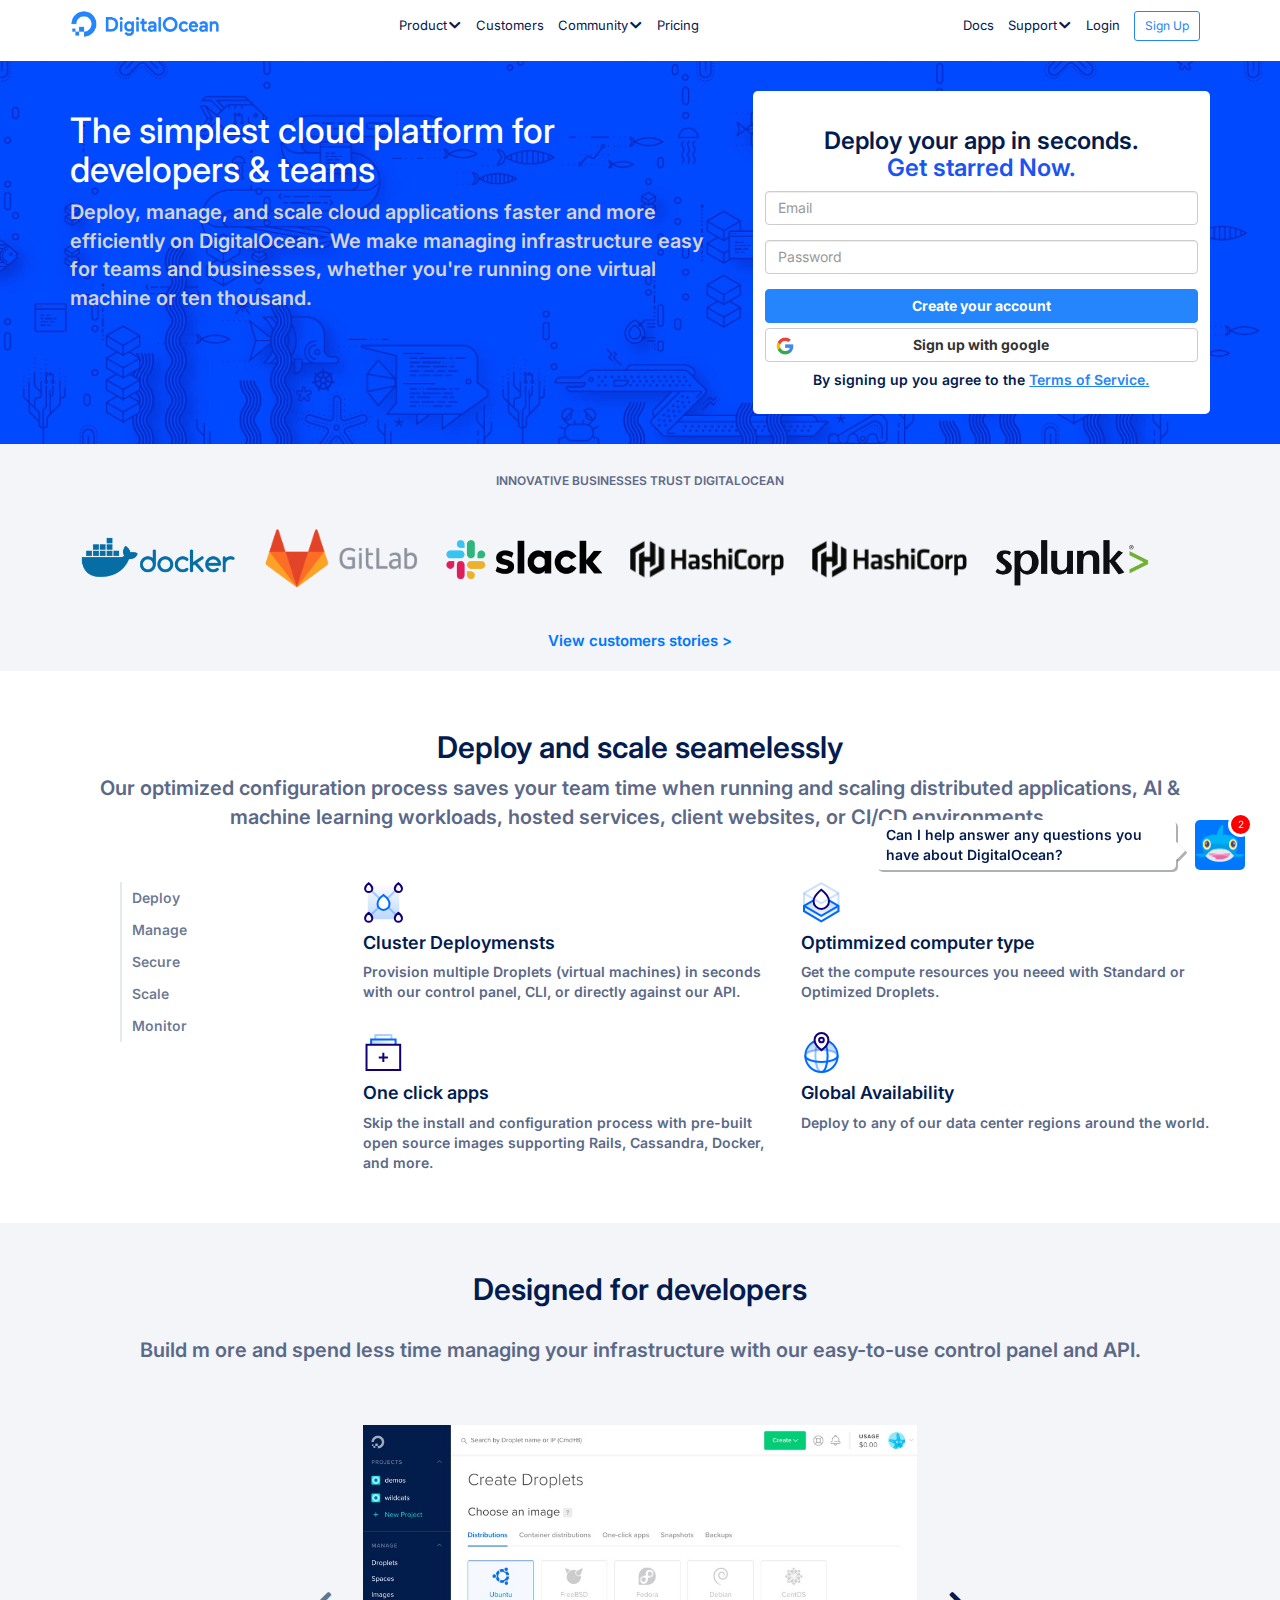
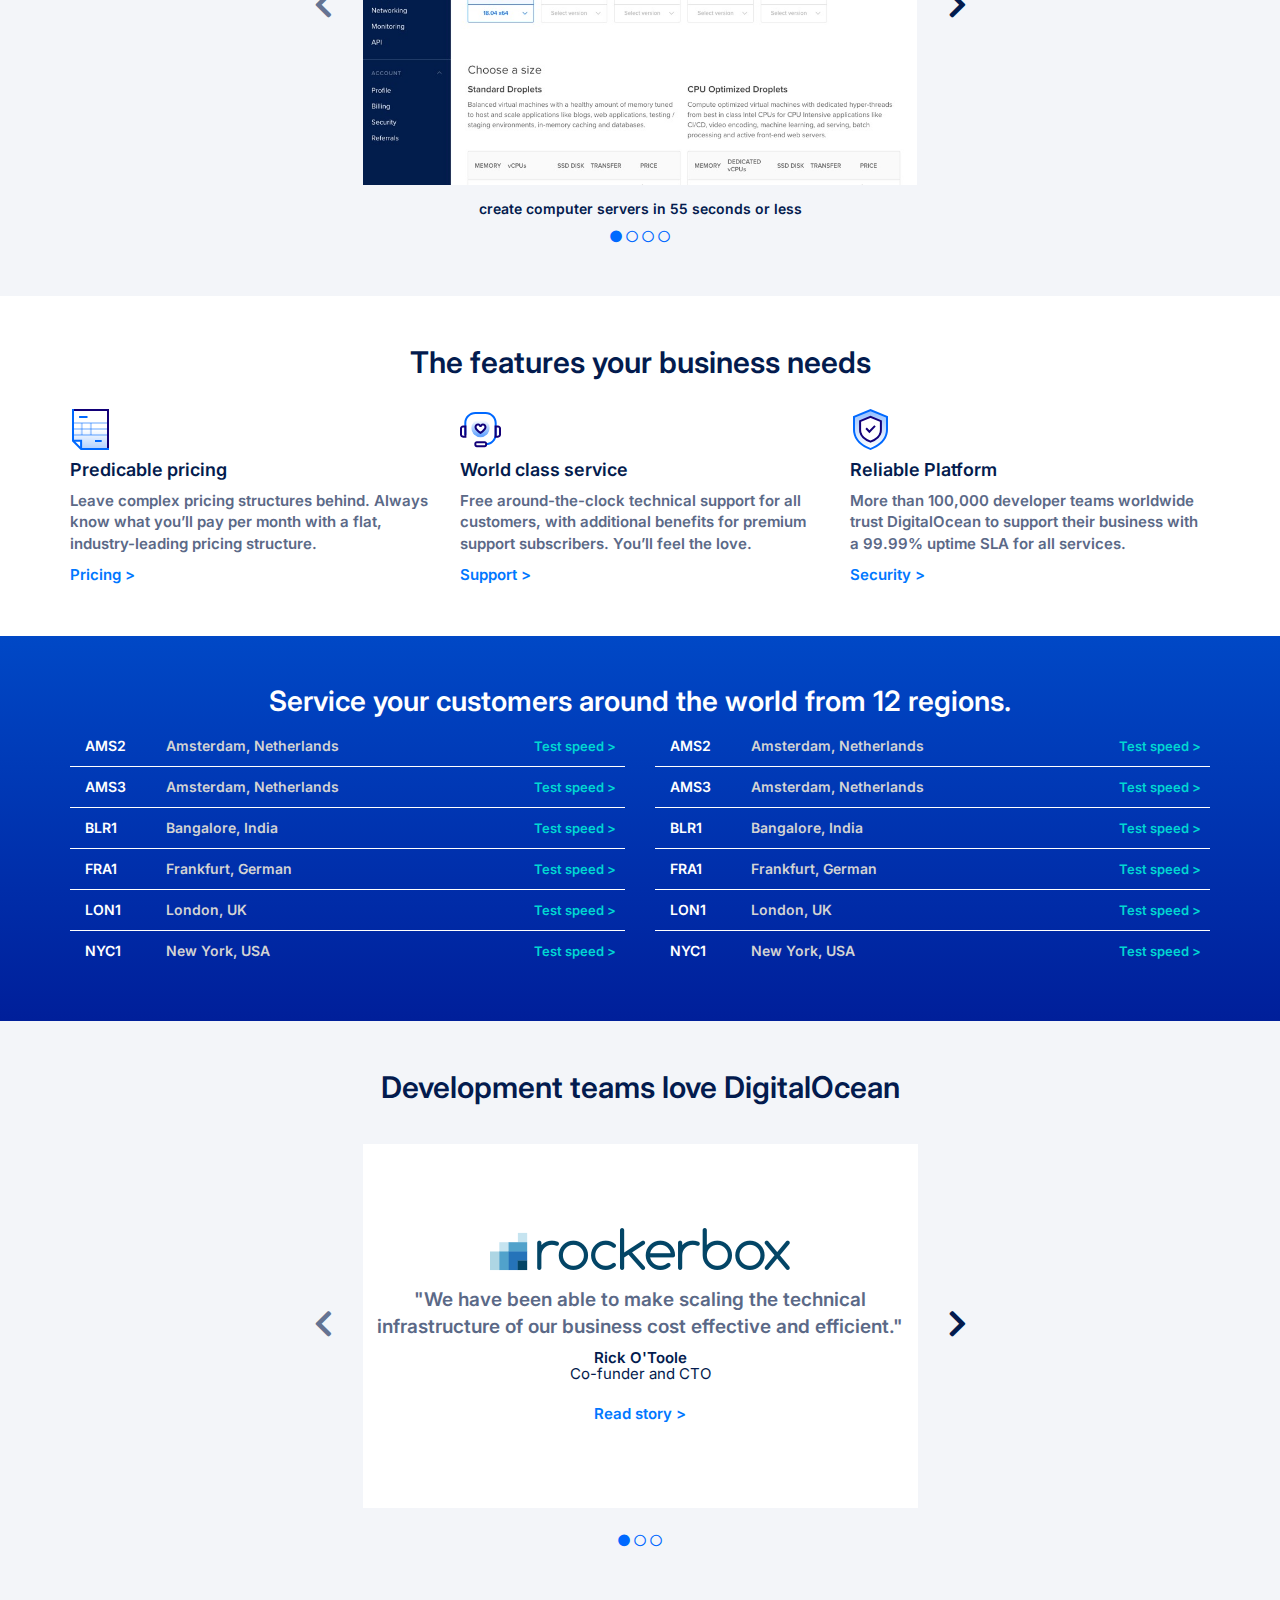
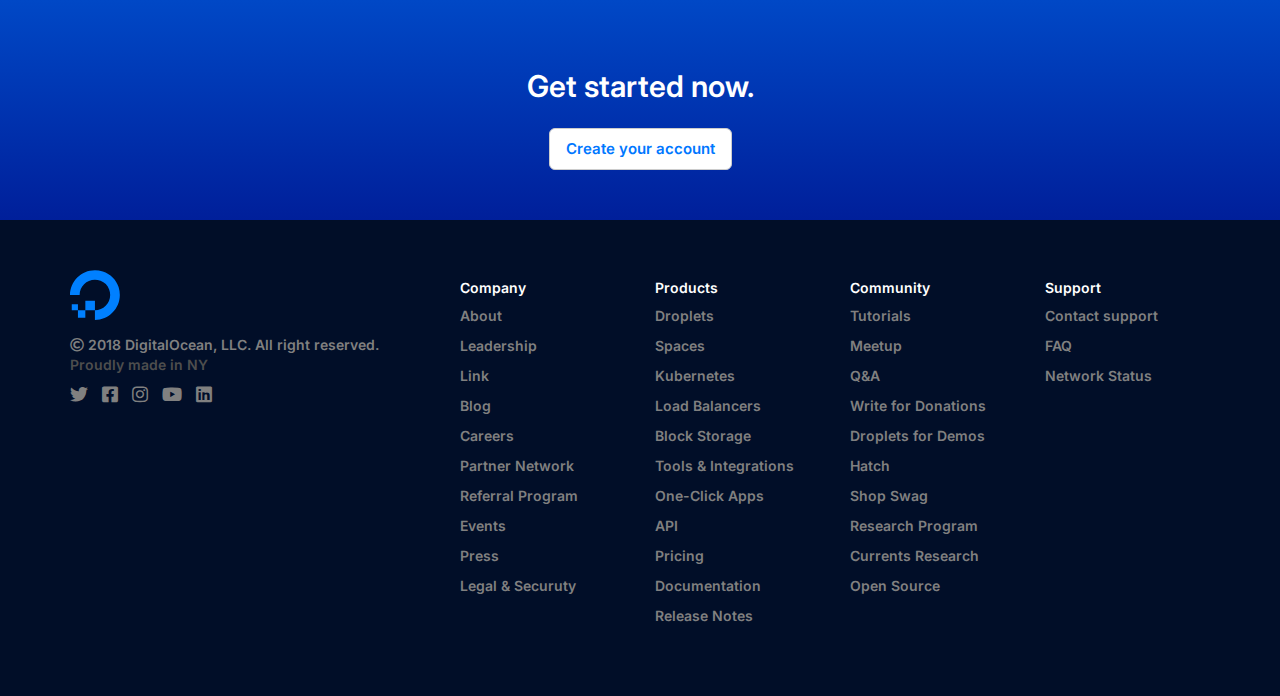
==== bonus/index.html @ 245aa7f0 "aggiunta cartella bonus" ====
<!DOCTYPE html>
<html lang="en">
<head>
    <meta charset="UTF-8">
    <meta http-equiv="X-UA-Compatible" content="IE=edge">
    <meta name="viewport" content="width=device-width, initial-scale=1.0">
    <title>DigitalOcean</title>

    <link rel="stylesheet" href="https://cdnjs.cloudflare.com/ajax/libs/font-awesome/5.15.2/css/all.min.css">

    <link rel="preconnect" href="https://fonts.gstatic.com">
    <link href="https://fonts.googleapis.com/css2?family=Inter:wght@100;200;300;400;500;600;700;900&display=swap" rel="stylesheet">
    
    <!-- Latest compiled and minified CSS -->
    <link rel="stylesheet" href="https://stackpath.bootstrapcdn.com/bootstrap/3.4.1/css/bootstrap.min.css" integrity="sha384-HSMxcRTRxnN+Bdg0JdbxYKrThecOKuH5zCYotlSAcp1+c8xmyTe9GYg1l9a69psu" crossorigin="anonymous">
    <link rel="stylesheet" href="css/style.css">

</head>
<body>

    <!-- HEADER -->
    <header>
        
        <!-- Nav -->
        <nav id="nav-top">
            <div class="container">
                <div class="row">

                    <!-- logo -->
                    <div class="col-xs-6 col-md-2">
                        <div class="logo-nav">
                            <img class="img-responsive" src="img/logo.png" alt="logo">
                        </div>
                    </div>
                    <!-- end logo -->

                    <!-- burger menu -->
                    <div class="col-xs-6 hidden-md hidden-lg">
                        <div class="burger text-right">
                            <a href="#">
                                <i class="fas fa-bars"></i>
                            </a>
                        </div>
                    </div>
                    <!-- end burger menu -->

                    <!-- link nav -->
                    <div class="hidden-xs hidden-sm col-md-10">
                        <div class="row">

                            <div class="col-md-7 text-center">
                                
                                <ul class="menu">

                                    <li>
                                        <a href="#">Product<i class="fas fa-chevron-down"></i></a>
                                    </li>

                                    <li>
                                        <a href="#">Customers</a>
                                    </li>

                                    <li>
                                        <a href="#">Community<i class="fas fa-chevron-down"></i></a>
                                    </li>

                                    <li>
                                        <a href="#">Pricing</a>
                                    </li>

                                </ul>
                            </div>

                            <div class="col-md-5">
                                <div class="text-right">

                                    <ul class="menu">

                                        <li>
                                            <a href="#">Docs</a>
                                        </li>
        
                                        <li>
                                            <a href="#">Support<i class="fas fa-chevron-down"></i></a>
                                        </li>
        
                                        <li>
                                            <a href="#">Login</a>
                                        </li>
        
                                        <li>
                                            <button class="btn btn-default btn-sm btn_nav" type="submit">Sign Up</button>
                                        </li>
                                        
                                    </ul>

                                </div>
                            </div>

                        </div>
                    </div>
                    <!-- end link nav -->

                </div>
            </div>
        </nav>
        <!-- End Nav -->

        <!-- Jumbotron -->
        <section id="jumbotron">
            <div class="container">
                <div class="row">

                    <!-- title jumbotron -->
                    <div class="col-xs-12 col-sm-7">
                        <h1>The simplest cloud platform for developers & teams</h1>
                        <p>Deploy, manage, and scale cloud applications faster and more efficiently on DigitalOcean. We make managing infrastructure easy for teams and businesses, whether you're running one virtual machine or ten thousand.</p>
                    </div>
                    <!-- end title jumbotron -->

                    <!-- sign in / create account -->
                    <div class="col-xs-12 col-sm-5">
                        <div class="minibox-jumbo text-center">
                            <h2>Deploy your app in seconds. <br>
                            <span>Get starred Now.</span></h2>

                            <form>
                                <div class="form-group">
                                    <label class="sr-only" for="email">Email address</label>
                                    <input type="email" class="form-control" id="email" placeholder="Email">
                                </div>

                                <div class="form-group">
                                    <label class="sr-only"  for="password">Password</label>
                                    <input type="password" class="form-control" id="password" placeholder="Password">
                                </div>
                            </form>

                            <button class="btn btn-default btn-block btn_account" type="submit">Create your account</button>

                            <button class="btn btn-default btn-block btn_google" type="submit"><img src="img/google-icon.png" alt="googleicon"> Sign up with google</button>

                            <h5>By signing up you agree to the <a href="#">Terms of Service.</a></h5>

                        </div>
                    </div>
                    <!-- end sign in / create account -->

                </div>
            </div>
        </section>
        <!-- End Jumbotron -->

    </header>
    <!-- END HEADER -->
    
    <!-- MAIN -->
    <main>

        <!-- Sponsor -->
        <section id="sponsor">
            <div class="container">

                <div class="description text-center">
                    <h6>INNOVATIVE BUSINESSES TRUST DIGITALOCEAN</h6>
                </div>

                <!-- img sponsor -->
                <div class="logo-sponsor">
                    
                    <ul class="menu">
                        
                        <li>
                            <img src="img/docker.svg" alt="docker">
                        </li>

                        <li>
                            <img src="img/gitlab.svg" alt="gitlab">
                        </li>

                        <li>
                            <img src="img/slack.svg" alt="slack">
                        </li>

                        <li>
                            <img src="img/hashicorp.svg" alt="hashicorp">
                        </li>

                        <li>
                            <img src="img/hashicorp.svg" alt="hashicorp">
                        </li>

                        <li>
                            <img src="img/splunk.svg" alt="splunk">
                        </li>

                    </ul>

                </div>
                <!-- end img sponsor -->

                <div class="text-center">
                    <a class="link" href="#">View customers stories ></a>
                </div>

            </div>
        </section>
        <!-- End Sponsor -->

        <!-- Advantages -->
        <section class="advantages">
            <div class="container">

                <!-- title section -->
                <div class="title text-center">
                    <h2>Deploy and scale seamelessly</h2>
                    <p>Our optimized configuration process saves your team time when running and scaling distributed applications, AI & machine learning workloads, hosted services, client websites, or CI/CD environments.</p>
                </div>
                <!-- end title section -->


                <!--benefits -->
                <div class="benefits">
                    <div class="row">

                        <div class="col-xs-12 col-sm-3">
                            
                            <ul>
                                
                                <li>
                                    <a href="#">Deploy</a>
                                </li>

                                <li>
                                    <a href="#">Manage</a>
                                </li>

                                <li>
                                    <a href="#">Secure</a>
                                </li>

                                <li>
                                    <a href="#">Scale</a>
                                </li>

                                <li>
                                    <a href="#">Monitor</a>
                                </li>

                            </ul>

                        </div>

                        <div class="col-xs-12 col-sm-9">

                            <!-- type-benefits -->
                            <div class="row type-benefits">
                                
                                <div class="col-xs-12 col-sm-6">

                                    <img class="img-responsive" src="img/cluster-deploy.svg" alt="cluster-deploy">

                                    <h4>Cluster Deploymensts</h4>

                                    <p>Provision multiple Droplets (virtual machines) in seconds with our control panel, CLI, or directly against our API.</p>

                                </div>

                                <div class="col-xs-12 col-sm-6">

                                    <img class="img-responsive" src="img/optimized-compute.svg" alt="optimized-compute">

                                    <h4>Optimmized computer type</h4>

                                    <p class="p-special">Get the compute resources you neeed with Standard or Optimized Droplets.</p>

                                </div>

                                <div class="col-xs-12 col-sm-6">

                                    <img class="img-responsive" src="img/one-click.svg" alt="one-click">

                                    <h4>One click apps</h4>

                                    <p>Skip the install and configuration process with pre-built open source images supporting Rails, Cassandra, Docker, and more.</p>

                                </div>

                                <div class="col-xs-12 col-sm-6">

                                    <img class="img-responsive" src="img/global.svg" alt="global">

                                    <h4>Global Availability</h4>

                                    <p>Deploy to any of our data center regions around the world.</p>

                                </div>
                                
                            </div>
                            <!-- end type-benefits -->

                        </div>

                    </div>
                </div>
                <!-- end benefits -->

            </div>
        </section>
        <!-- End Advantages -->

        <!-- Slider 1 -->
        <section class="slider">
            <div class="container">

                <!-- title section -->
                <div class="title text-center">
                    <h2>Designed for developers</h2>
                    <p>Build m ore and spend less time managing your infrastructure with our easy-to-use control panel and API.</p>
                </div>
                <!-- end title section -->

                <!-- slide -->
                <div class="slide">
                    <div class="row">

                        <div class="hidden-xs col-sm-2 col-md-3">
                            <div class="text-right align">
                                <a href="#"><i class="fas fa-chevron-left"></i></a>
                            </div>
                        </div>

                        <div class="col-xs-12 col-sm-8 col-md-6">
                            <img class="img-responsive" src="img/slide.jpg" alt="slide">
                        </div>

                        <div class="hidden-xs col-sm-2 col-md-3">
                            <div class="text-left align">
                                <a href="#"><i class="fas fa-chevron-right"></i></a>
                            </div>
                        </div>

                    </div>

                    <div class="text-center">
                        <h5>create computer servers in 55 seconds or less</h5>
                    </div>
                        
                    <div class="text-center margin-link">
                                
                        <ul class="menu">

                            <li>
                                <a href="#"><i class="fas fa-circle"></i></a>
                            </li>

                            <li>
                                <a href="#"><i class="far fa-circle"></i></a>
                            </li>

                            <li>
                                    <a href="#"><i class="far fa-circle"></i></a>
                            </li>

                            <li>
                                <a href="#"><i class="far fa-circle"></i></a>
                            </li>

                        </ul>

                    </div>
                    
                </div>
                <!-- end slide -->

            </div>
        </section>
        <!-- End Slider 1 -->

        <!-- Business -->
        <section class="business">
            <div class="container">

                <!-- title section -->
                <div class="title text-center">
                    <h2>The features your business needs</h2>
                </div>
                <!-- end title section -->

                <!-- choose your business -->
                <div class="row">

                    <div class="col-xs-12 col-sm-4">

                        <img src="img/pred-pricing.svg" alt="pred-pricing">

                        <h4>Predicable pricing</h4>

                        <p>Leave complex pricing structures behind. Always know what you’ll pay per month with a flat, industry-leading pricing structure.</p>

                        <div class="margin-link">
                            <a class="link" href="#">Pricing ></a>
                        </div>

                    </div>

                    <div class="col-xs-12 col-sm-4">

                        <img src="img/world-class.svg" alt="world-class">

                        <h4>World class service</h4>

                        <p>Free around-the-clock technical support for all customers, with additional benefits for premium support subscribers. You’ll feel the love.</p>

                        <div class="margin-link">
                            <a class="link" href="#">Support ></a>
                        </div>

                    </div>

                    <div class="col-xs-12 col-sm-4">

                        <img src="img/reliable-platform.svg" alt="reliable-platform">

                        <h4>Reliable Platform</h4>

                        <p>More than 100,000 developer teams worldwide trust DigitalOcean to support their business with a 99.99% uptime SLA for all services.</p>

                        <div class="margin-link">
                            <a class="link" href="#">Security ></a>
                        </div>

                    </div>

                </div>
                <!-- end choose your business -->

            </div>
        </section>
        <!-- End Business -->

        <!-- Data Center -->
        <section id="data-center">
            <div class="container">

                <!-- title section -->
                <div class="title text-center">
                    <h2>Service your customers around the world from 12 regions.</h2>
                </div>
                <!-- end title section -->

                <!-- test speed-->
                <div class="test-speed">
                    <div class="row">

                        <div class="col-xs-12 col-md-6">
                            <div class="mini-wrap">

                                <ul class="menu">

                                    <li class="code">
                                        <span>AMS2</span>
                                    </li>

                                    <li class="country">
                                        <p>Amsterdam, Netherlands</p>
                                    </li>

                                    <li class="test text-right">
                                        <a class="link" href="#">Test speed ></a>
                                    </li>

                                </ul>

                                <ul class="menu">

                                    <li class="code">
                                        <span>AMS3</span>
                                    </li>

                                    <li class="country">
                                        <p>Amsterdam, Netherlands</p>
                                    </li>

                                    <li class="test text-right">
                                        <a class="link" href="#">Test speed ></a>
                                    </li>

                                </ul>

                                <ul class="menu">

                                    <li class="code">
                                        <span>BLR1</span>
                                    </li>

                                    <li class="country">
                                        <p>Bangalore, India</p>
                                    </li>

                                    <li class="test text-right">
                                        <a class="link" href="#">Test speed ></a>
                                    </li>

                                </ul>

                                <ul class="menu">

                                    <li class="code">
                                        <span>FRA1</span>
                                    </li>

                                    <li class="country">
                                        <p>Frankfurt, German</p>
                                    </li>

                                    <li class="test text-right">
                                        <a class="link" href="#">Test speed ></a>
                                    </li>

                                </ul>

                                <ul class="menu">

                                    <li class="code">
                                        <span>LON1</span>
                                    </li>

                                    <li class="country">
                                        <p>London, UK</p>
                                    </li>

                                    <li class="test text-right">
                                        <a class="link" href="#">Test speed ></a>
                                    </li>

                                </ul>

                                <ul class="menu">

                                    <li class="code">
                                        <span>NYC1</span>
                                    </li>

                                    <li class="country">
                                        <p>New York, USA</p>
                                    </li>

                                    <li class="test text-right">
                                        <a class="link" href="#">Test speed ></a>
                                    </li>

                                </ul>

                            </div>
                        </div>

                        <div class="col-xs-12 col-md-6">
                            <div class="mini-wrap">

                                <ul class="menu">

                                    <li class="code">
                                        <span>AMS2</span>
                                    </li>

                                    <li class="country">
                                        <p>Amsterdam, Netherlands</p>
                                    </li>

                                    <li class="test text-right">
                                        <a class="link" href="#">Test speed ></a>
                                    </li>

                                </ul>

                                <ul class="menu">

                                    <li class="code">
                                        <span>AMS3</span>
                                    </li>

                                    <li class="country">
                                        <p>Amsterdam, Netherlands</p>
                                    </li>

                                    <li class="test text-right">
                                        <a class="link" href="#">Test speed ></a>
                                    </li>

                                </ul>

                                <ul class="menu">

                                    <li class="code">
                                        <span>BLR1</span>
                                    </li>

                                    <li class="country">
                                        <p>Bangalore, India</p>
                                    </li>

                                    <li class="test text-right">
                                        <a class="link" href="#">Test speed ></a>
                                    </li>

                                </ul>

                                <ul class="menu">

                                    <li class="code">
                                        <span>FRA1</span>
                                    </li>

                                    <li class="country">
                                        <p>Frankfurt, German</p>
                                    </li>

                                    <li class="test text-right">
                                        <a class="link" href="#">Test speed ></a>
                                    </li>

                                </ul>

                                <ul class="menu">

                                    <li class="code">
                                        <span>LON1</span>
                                    </li>

                                    <li class="country">
                                        <p>London, UK</p>
                                    </li>

                                    <li class="test text-right">
                                        <a class="link" href="#">Test speed ></a>
                                    </li>

                                </ul>

                                <ul class="menu">

                                    <li class="code">
                                        <span>NYC1</span>
                                    </li>

                                    <li class="country">
                                        <p>New York, USA</p>
                                    </li>

                                    <li class="test text-right">
                                        <a class="link" href="#">Test speed ></a>
                                    </li>

                                </ul>

                            </div>
                        </div>

                    </div>
                </div>
                <!-- end test speed-->
            </div>
        </section>
        <!-- Data Center -->

        <!-- Slider 2 -->
        <section class="slider">
            <div class="container">

                <!-- title section -->
                <div class="title text-center">
                    <h2>Development teams love DigitalOcean</h2>
                </div>
                <!-- end title section -->

                <!-- slide -->
                <div class="slide">
                    <div class="row">

                        <div class="hidden-xs col-sm-2 col-md-3">
                            <div class="text-right align">
                                <a href="#"><i class="fas fa-chevron-left"></i></a>
                            </div>
                        </div>

                        <div class="col-xs-12 col-sm-8 col-md-6">
                            <div class="bcground text-center">

                                <img class="img-responsive rock_img" src="img/rockerbox-logo.png" alt="rockerbox-logo">

                                <p>"We have been able to make scaling the technical infrastructure of our business cost effective and efficient."</p>

                                <h4>Rick O'Toole <br>
                                    <span>Co-funder and CTO</span>
                                </h4>
                      
                                <a class="link" href="#">Read story ></a>

                            </div>
                        </div>

                        <div class="hidden-xs col-sm-2 col-md-3">
                            <div class="text-left align">
                                <a href="#"><i class="fas fa-chevron-right"></i></a>
                            </div>
                        </div>

                    </div>
                        
                    <div class="text-center padding-link">
                                
                        <ul class="menu">

                            <li>
                                <a href="#"><i class="fas fa-circle"></i></a>
                            </li>

                            <li>
                                <a href="#"><i class="far fa-circle"></i></a>
                            </li>

                            <li>
                                    <a href="#"><i class="far fa-circle"></i></a>
                            </li>

                        </ul>

                    </div>
                    
                </div>
                <!-- end slide -->

            </div>
        </section>
        <!-- End Slider 2 -->
        
        <!-- Account -->
        <section id="account">
            <div class="container">
                <div class="text-center">

                    <h2>Get started now.</h2>

                    <button type="button" class="btn btn-default btn-lg">Create your account</button>

                </div>
            </div>
        </section>
        <!-- End Account -->

    </main>
    <!-- END MAIN -->

    <!-- FOOTER -->
    <footer>
        <div class="container">

            <div class="row">

                <div class="col-xs-12 col-md-4">
                    <div class="unit">

                        <img src="img/logo-small.svg" alt="logo-small">

                        <p><i class="far fa-copyright"></i> 2018 DigitalOcean, LLC. All right reserved. <br>
                        <span>Proudly made in NY</span></p>

                        <ul class="menu">

                            <li>
                                <a href="#"><i class="fab fa-twitter"></i></a>
                            </li>

                            <li>
                                <a href="#"><i class="fab fa-facebook-square"></i></a>
                            </li>

                            <li>
                                <a href="#"><i class="fab fa-instagram"></i></a>
                            </li>

                            <li>
                                <a href="#"><i class="fab fa-youtube"></i></a>
                            </li>

                            <li>
                                <a href="#"><i class="fab fa-linkedin"></i></a>
                            </li>

                        </ul>
                    </div>                    
                </div>

                <div class="col-xs-12 col-sm-6 col-md-2">
                    <div class="unit">

                        <h5>Company</h5>

                        <ul>

                            <li>
                                <a href="#">About</a>
                            </li>

                            <li>
                                <a href="#">Leadership</a>
                            </li>

                            <li>
                                <a href="#">Link</a>
                            </li>

                            <li>
                                <a href="#">Blog</a>
                            </li>

                            <li>
                                <a href="#">Careers</a>
                            </li>

                            <li>
                                <a href="#">Partner Network</a>
                            </li>

                            <li>
                                <a href="#">Referral Program</a>
                            </li>

                            <li>
                                <a href="#">Events</a>
                            </li>

                            <li>
                                <a href="#">Press</a>
                            </li>

                            <li>
                                <a href="#">Legal & Securuty</a>
                            </li>

                        </ul>

                    </div>
                </div>

                <div class="col-xs-12 col-sm-6 col-md-2">
                    <div class="unit">

                        <h5>Products</h5>

                        <ul>

                            <li>
                                <a href="#">Droplets</a>
                            </li>

                            <li>
                                <a href="#">Spaces</a>
                            </li>

                            <li>
                                <a href="#">Kubernetes</a>
                            </li>

                            <li>
                                <a href="#">Load Balancers</a>
                            </li>

                            <li>
                                <a href="#">Block Storage</a>
                            </li>

                            <li>
                                <a href="#">Tools & Integrations</a>
                            </li>

                            <li>
                                <a href="#">One-Click Apps</a>
                            </li>

                            <li>
                                <a href="#">API</a>
                            </li>

                            <li>
                                <a href="#">Pricing</a>
                            </li>

                            <li>
                                <a href="#">Documentation</a>
                            </li>

                            <li>
                                <a href="#">Release Notes</a>
                            </li>

                        </ul>

                    </div>
                </div>

                <div class="col-xs-12 col-sm-6 col-md-2">
                    <div class="unit">

                        <h5>Community</h5>

                        <ul>

                            <li>
                                <a href="#">Tutorials</a>
                            </li>

                            <li>
                                <a href="#">Meetup</a>
                            </li>

                            <li>
                                <a href="#">Q&A</a>
                            </li>

                            <li>
                                <a href="#">Write for Donations</a>
                            </li>

                            <li>
                                <a href="#">Droplets for Demos</a>
                            </li>

                            <li>
                                <a href="#">Hatch</a>
                            </li>

                            <li>
                                <a href="#">Shop Swag</a>
                            </li>

                            <li>
                                <a href="#">Research Program</a>
                            </li>

                            <li>
                                <a href="#">Currents Research</a>
                            </li>

                            <li>
                                <a href="#">Open Source</a>
                            </li>

                        </ul>

                    </div>
                </div>

                <div class="col-xs-12 col-sm-6 col-md-2">
                    <div class="unit">

                        <h5>Support</h5>

                        <ul>

                            <li>
                                <a href="#">Contact support</a>
                            </li>

                            <li>
                                <a href="#">FAQ</a>
                            </li>

                            <li>
                                <a href="#">Network Status</a>
                            </li>

                            
                        </ul>

                    </div>
                </div>

            </div>

        </div>
    </footer>
    <!-- FOOTER -->

    <!-- Shark Fixed -->
    <div class="shark">

        <div class="shark-chat-one">
            <span>Can I help answer any questions you have about DigitalOcean?</span>
            <div class="arrow"><i class="fas fa-caret-right"></i></div>
        </div>

        <div class="shark-img">

            <img class="img-responsive" src="img/shark.png" alt="shark-img">
            
            <div class="shark-circle text-center">
                2
            </div>

        </div>

        <div class="shark-chat-two">
            <span>Can I help answer any questions you have about DigitalOcean?</span>
            <div class="arrow"><i class="fas fa-caret-up"></i></i></div>
        </div>
        
    </div>
    <!-- Shark Fixed -->
</body>
</html>
---- bonus/css/style.css ----
/* COMMON */
body {
    font-family: 'Inter', sans-serif;
}

ul {
    list-style-type: none;
    padding: 0;
}

.menu li {
    display: inline-block;
}

.menu li a {
    text-decoration: none;
}

.link{
    color: #0077ff;
    font-weight: 600;
    font-size: 15px; 
}

.link:hover {
    color: #1633ff;
    text-decoration: none;
}

h2,
h4,
h5 {
    color: #031b4e;
    font-weight: 600;
}

p {
    color: #5b6987;
    font-weight: 600;
}
/* HEADER */

/* Nav */
#nav-top {
    padding: 10px 0;
    line-height: 30px;
}

/* logo */
.logo-nav {
    width: 150px;
}

/* burger menu */
#nav-top .burger a i{
    font-size: 20px;
    color: #2485fd;
    padding-top: 5px;
}

/* link nav */
#nav-top ul {
    padding-left: 40px;
}
#nav-top .menu li {
    margin-right: 10px;
}

#nav-top a{
    color: rgb(3, 27, 78);
    font-size: 13px;
}

#nav-top .btn_nav {
    background-color: white;
    border: 1px solid #2485fd;
    color: #2485fd;
}

#nav-top .btn_nav:hover {
    background-color: #2485fd;
    color: white;
}

#nav-top a i {
    margin: 0 2px;
    font-size: 13px;
}

/* Jumbotron */
#jumbotron {
    background-image: url(../img/ms-jumbo.jpg);
    padding: 30px 0;
    background-size: cover;
    background-position: 50% 100%;
}

/* title jumbotron */
#jumbotron h1 {
    color: white;
    font-size: 35px;
}

#jumbotron p {
    color: lightgrey;
    font-size: 20px;
}

/* sign in / create accoun */
.minibox-jumbo {
    background-color: white;
    border-radius: 5px;
    padding: 17px 12px;
}

.minibox-jumbo h2 {
    color: rgb(3, 27, 78);
    font-size: 24px;
    font-weight: 600;
}

.minibox-jumbo h2 span {
    color: #1a54f1;
}
.minibox-jumbo .btn_account {
    background-color: #2485fd;
    color: white;
    border: 1px solid #2485fd;
    font-weight: 700;
}

.btn_google {
    position: relative;
    font-weight: 700;
}
.btn_google img {
    width: 18px;
    position: absolute;
    left: 10px;
    top: 8px;
}

.minibox-jumbo h5 {
    color: rgb(3, 27, 78);
    font-weight: 600;
}

.minibox-jumbo h5 a {
    color: #2485fd;
    text-decoration: underline;
}

/* MAIN */
/* Sponsor */
#sponsor {
    background-color: #f3f5f9;
    padding: 20px 0;
}

.description h6 {
    color: #5f6987;
    font-weight: 600;
}

/* img sponsor */
.logo-sponsor li {
    width: calc( ( 100% / 2) - 1% );
    text-align: center;
}

.logo-sponsor li img {
    width: 90%;
    max-width: 162px;
}

/* Advantages */
.advantages {
    padding: 40px 0;
}

/* title section */
.title p {
    font-size: 20px;
}

/* benefits */
.benefits {
    padding-top: 40px;
}

.benefits li {
    padding: 6px 10px;
    border-left: 2px solid #e5e8ed;
}

.benefits li a {
    text-decoration: none;
    color: rgba(3, 27, 78, 0.6);
    font-weight: 600;
}

.benefits li:hover {
    border-left: 2px solid #0069ff;
}

.benefits li a:hover {
    color: rgba(3, 27, 78, 1);
}

/* type-benefits (sotto-sezione di benefits) */
.type-benefits {
    padding-top: 30px;
}

/* Slider */
.slider {
    background-color: #f3f5f9;
    padding-bottom: 40px;
}

.slider .title {
    padding-top: 30px;
}

.slider .title p {
    padding: 20px 0;
}

/* slide */
.slide {
    padding-top: 100px;
}

.slide img {
    padding: 0 50px;
}

.slide a {
    font-size: 30px;
    color: rgba(3, 27, 78, 0.6);
}

.slide .align {
    line-height: 300px;
}

.slide .menu a {
    font-size: 12px;
    color: #0069ff;
}

.fa-chevron-right {
    color: #031b4e;
}

.slide .margin-link {
    padding-top: 80px;
}

/* Business */
.business {
    padding: 30px 0;
}

/* end choose your business */
.business .row p {
    font-size: 15px;
}

.business .title  {
    padding-bottom: 20px;
}

.business .margin-link {
    margin-bottom: 20px;
}

/* Data Center */
#data-center {
    background-image: linear-gradient(to bottom, #0048C6, #001F9A);
    padding: 20px 0;
}

#data-center .title {
    padding: 10px 0;
}
#data-center .title h2{
    font-size: 28px; 
    color: white;
}

/* test speed */
.test-speed .menu span {
    color: white;
    font-weight: 600;
}

.test-speed .menu {
    border-bottom: 1px solid white;
}

.code {
    width: 12%;
    padding-left: 15px;
}

.country {
    width: 60%;
    padding-left: 25px;
}

.country p {
    color: lightgrey;
}

.test {
    width: 25%;
    padding-left: 15px;
}

.test a {
    font-size: 13px;
    color: #00d7d2;
}

.test a:hover {
    color: white;
}

.test-speed ul:last-child {
    border-bottom: none;
}

.mini-wrap {
    padding-bottom: 20px;
}

/* Slider 2 */
.slide .link-read {
    color: #0069ff;
    font-size: 15px;
    font-weight: 600;
    text-decoration: none;
}

.slide .link {
    color: #0077ff;
    font-weight: 600;
    font-size: 15px;
}

.slide .link:hover {
    color: #1633ff;
    text-decoration: none;
}

.slide .bcground {
    background-color: white;
    padding: 15% 0;
    margin: 0 80px;
}
 
.bcground .rock_img {
    margin: auto;
}

.bcground p {
    font-size: 19px;
    padding-top: 15px;
}

.bcground h4 {
    font-size: 15px;
    padding-bottom: 10px;
}

.bcground h4 span {
    font-weight: 400;
}

.slide .padding-link {
    padding-top: 20px;
}

/* Account */
#account {
    background-image: linear-gradient(to bottom, #0048C6, #001F9A);
    padding: 50px 0;
}

#account h2 {
    color: white;
    padding-bottom: 15px;
}

#account button {
    font-weight: 600;
    color: #0077ff;
    font-size: 15px;
}

#account button:hover {
    background-color: #0077ff;
    color: white;
}
/* FOOTER */
footer {
    background-color: #010e28;
    padding: 50px 0;
}

/* TEST */
footer h5 {
    color: white;
}

footer p {
    color: gray;
    padding-top: 15px;
}

footer p span {
    color: rgb(78, 78, 78);
    font-size: 14px;
}

footer .unit li {
    padding-right: 10px;
    padding-bottom: 10px;
}

footer a {
    color: grey;
    font-weight: 600;
}

footer a:hover {
    color: white;
    text-decoration: none;
}

footer a i {
    font-size: 18px;
}

/* Shark Fixed */
.shark {
    position: fixed;
    bottom: 30px;
    margin-left: 35px;
}

.shark-img {
    width: 50px;
    height: 50px;
    background-color: #0077ff;
    border-radius: 5px;
    position: relative;
    padding-top: 5px;
}

.shark-img .shark-circle {
    width: 25px;
    height: 25px;
    border-radius: 50%;
    background-color: red;
    border: 3px solid white;
    color: white;
    line-height: 18px;
    font-size: 10px;
    position: absolute;
    top: -8px;
    right: -8px;
}

.shark-chat-one,
.shark-chat-two {
    width: 300px;
    height: 50px;
    background-color: white;
    border-radius: 5px;
    margin-top: 10px;
    padding: 5px 10px;
    box-shadow: 2px 2px rgba(119, 123, 131, 0.6);
    position: relative;
}

.shark-chat-one span,
.shark-chat-two span {
    color: #031b4e;
    font-weight: 600;
}

.shark-chat-one .arrow {
    position: absolute; 
    right: -10px;
    bottom: -3px;
    font-size: 30px;
    color: white;
    text-shadow: 2px 2px rgba(119, 123, 131, 0.6);
}

.shark-chat-two .arrow {
    color: white;
    font-size: 30px;
    position: absolute;
    top: -24px;
    left: 16px;
    text-shadow: 1px -1px rgba(119, 123, 131, 0.6);
}

.shark-chat-one {
    display: none;
}

/* Media Query tablets */
@media all and (min-width: 768px) {

    /* Sponsor */
    .logo-sponsor li {
        width: calc( ( 100% / 6) - 1% );
        text-align: center;
    }

    /* Advantages (benefits) */
    .type-benefits {
        padding-top: 0;
    }

    .benefits ul {
        padding: 0px 50px;
    }
    
    /* type-benefits */
    .p-special {
        margin-bottom: 30px;
    }

    /* Slider */
    .slide img {
        padding: 0;
    }

    .slide .bcground {
        margin: 0;
    }
}

/* Media Query Desktop */
@media all and (min-width: 992px) and (max-width: 1199px) {

    /* Jumbotron */
    #jumbotron h1 {
        font-size: 60px;
    }

    /* Slider */
    .slide {
        padding-top: 30px;
    }

    .slide .margin-link {
        padding-top: 0;
    }

    .slide .bcground {
        margin: 0;
    }

    /* Shark Fixed */
    .shark {
        margin-left: 0;
        right: 35px;
    }

    .shark-chat-two {
        display: none;
    }

    .shark-chat-one {
        display: inline-block;
    }

    .shark-img {
        display: inline-block;
        margin-left: 15px;
        vertical-align: bottom;
    }
}

/* Media Query Desktop >1200px */
@media all and (min-width: 1200px) {

    /* Slider */
    .slide .align {
        line-height: 360px;
    }

    .slide {
        padding-top: 30px;
    }

    .slide .margin-link {
        padding-top: 0;
    }

    .slide .bcground {
        margin: 0;
    }

    /* Shark Fixed */
    .shark {
        margin-left: 0;
        right: 35px;
    }

    .shark-chat-two{
        display: none;
    }

    .shark-chat-one {
        display: inline-block;
    }

    .shark-img {
        display: inline-block;
        margin-left: 15px;
        vertical-align: bottom;
    }
}
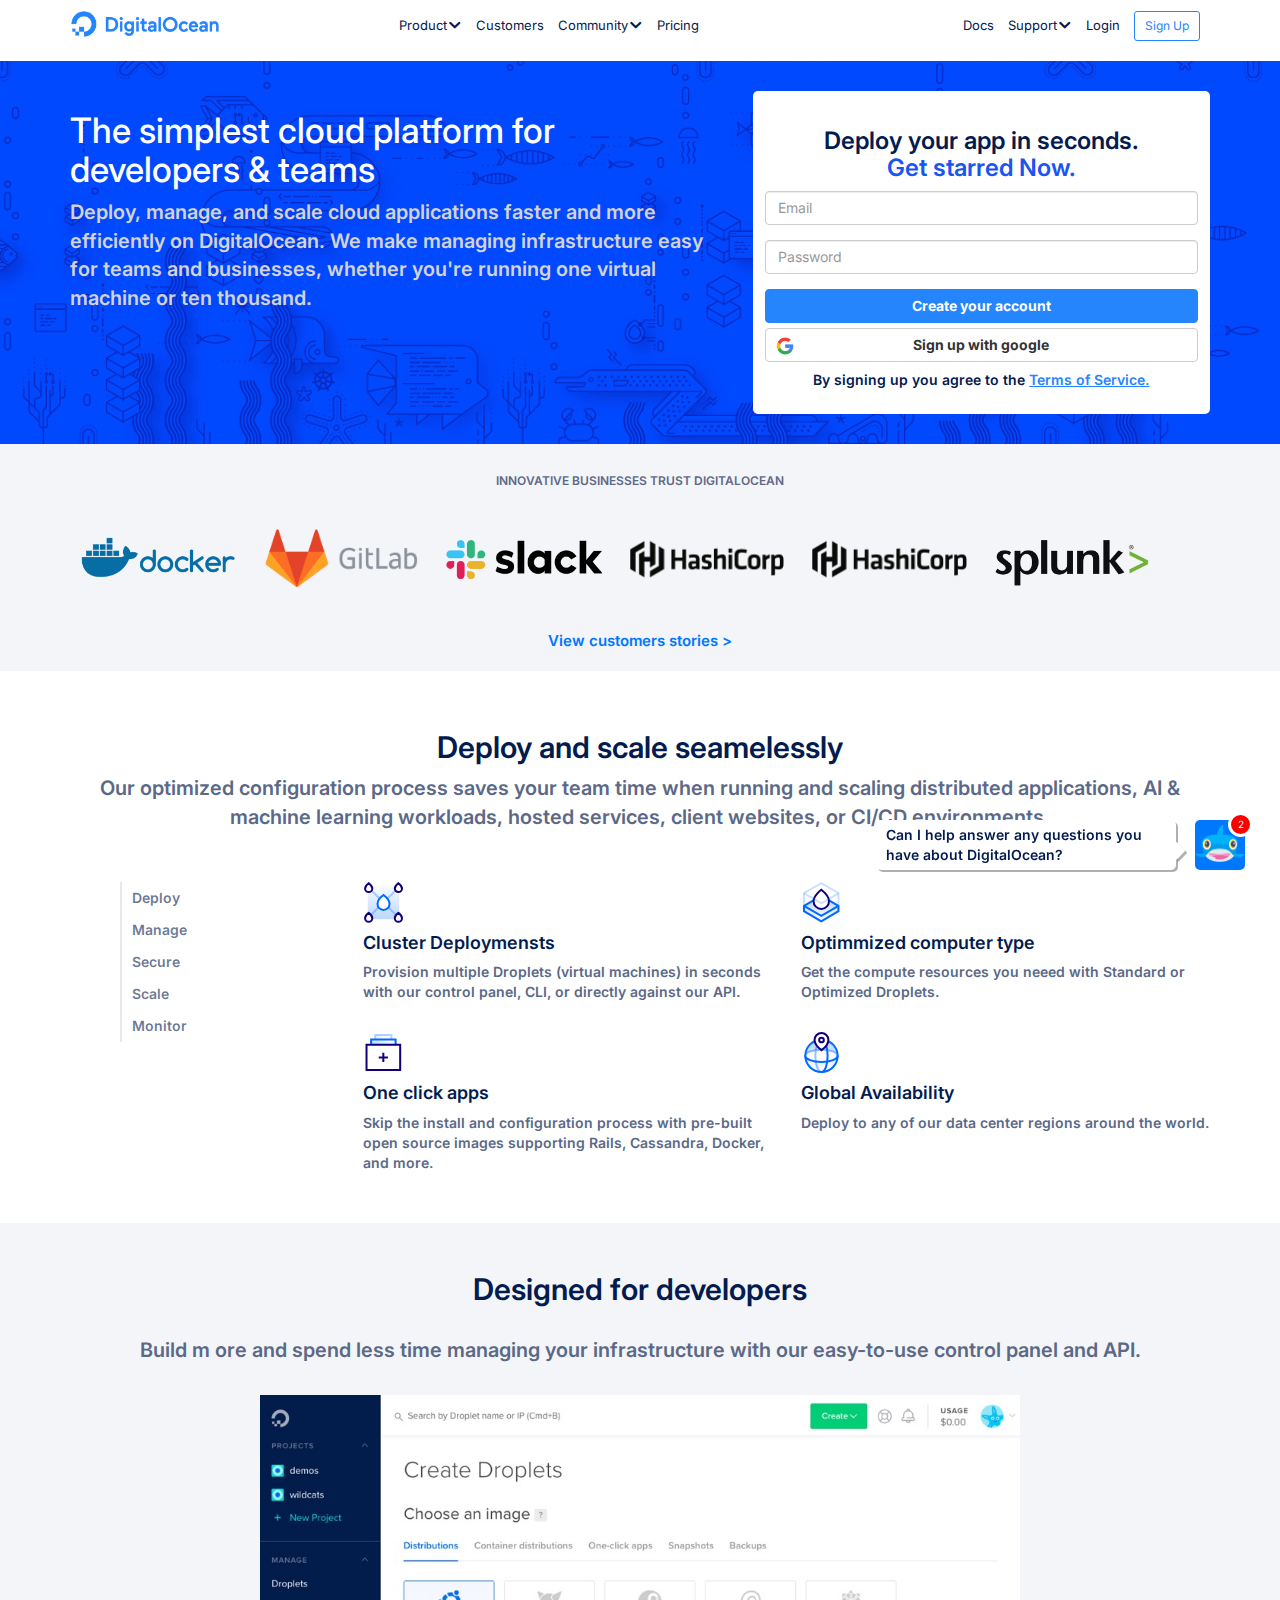
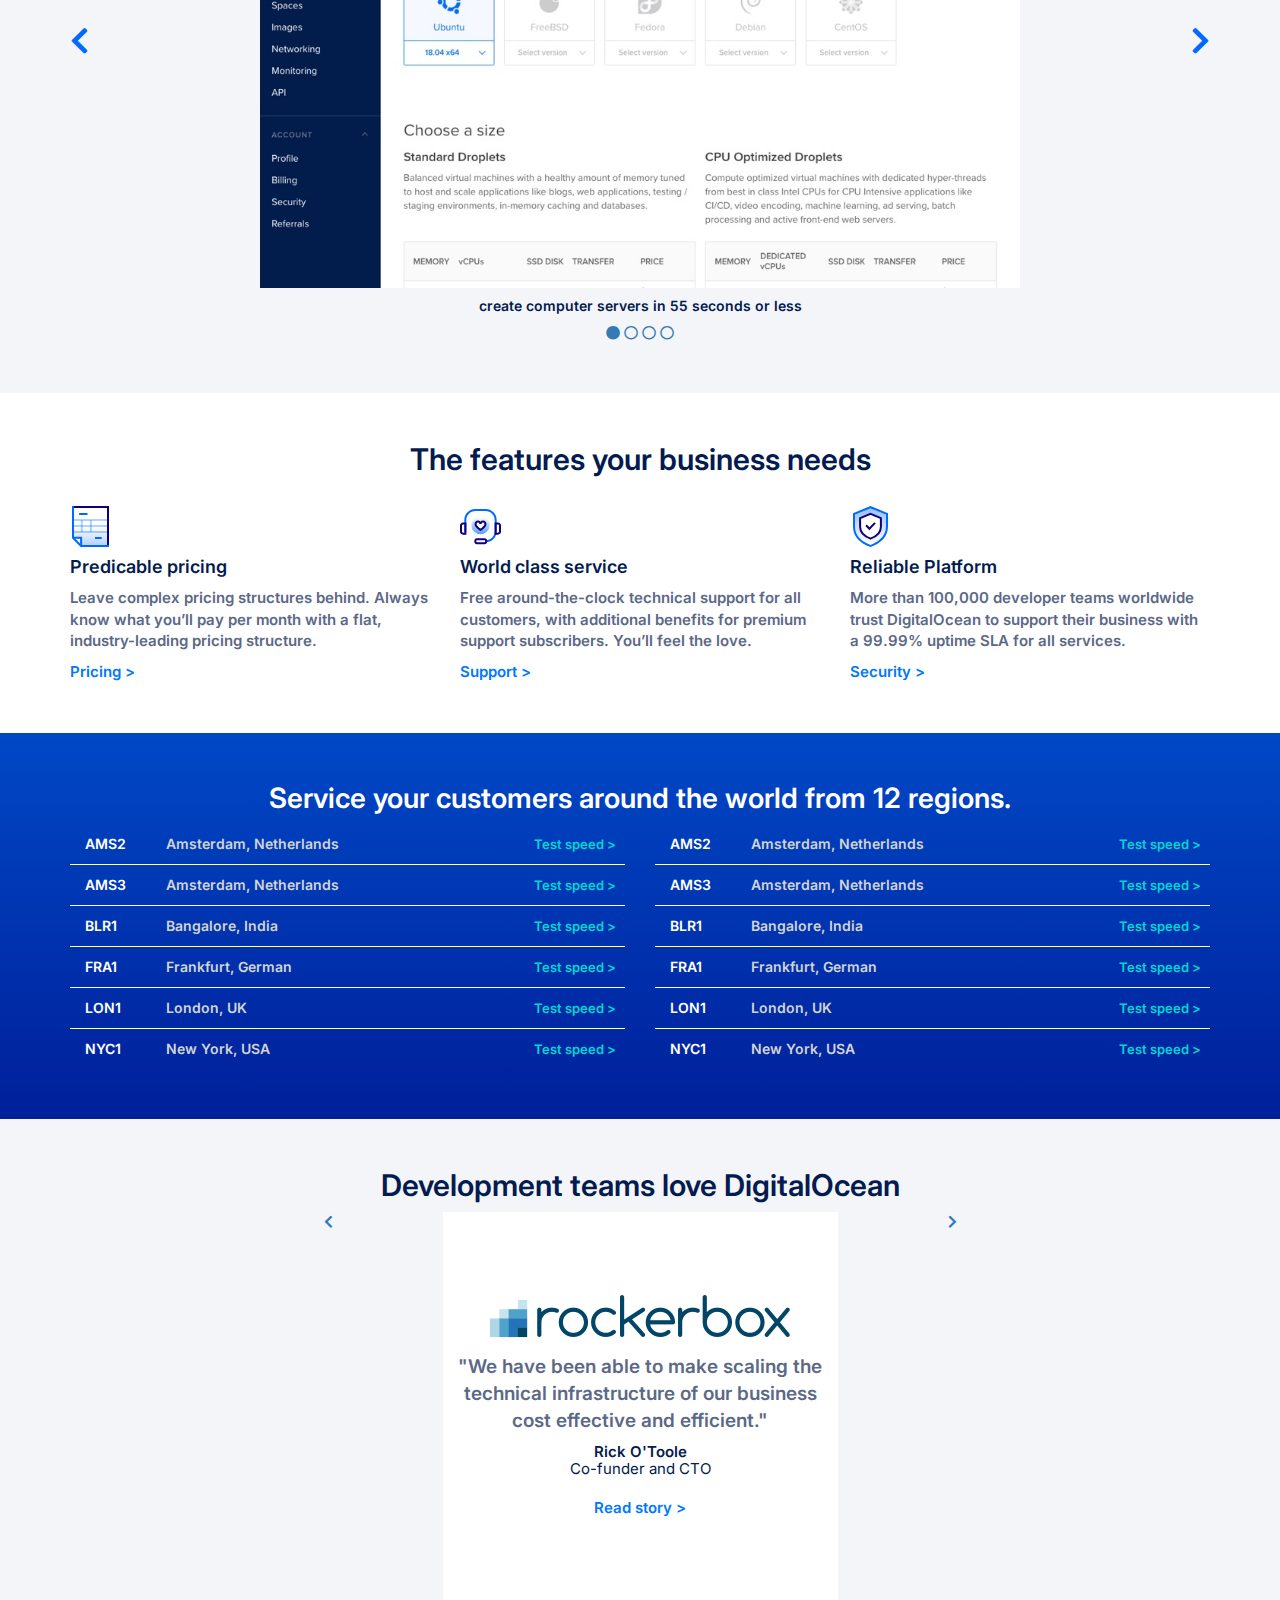
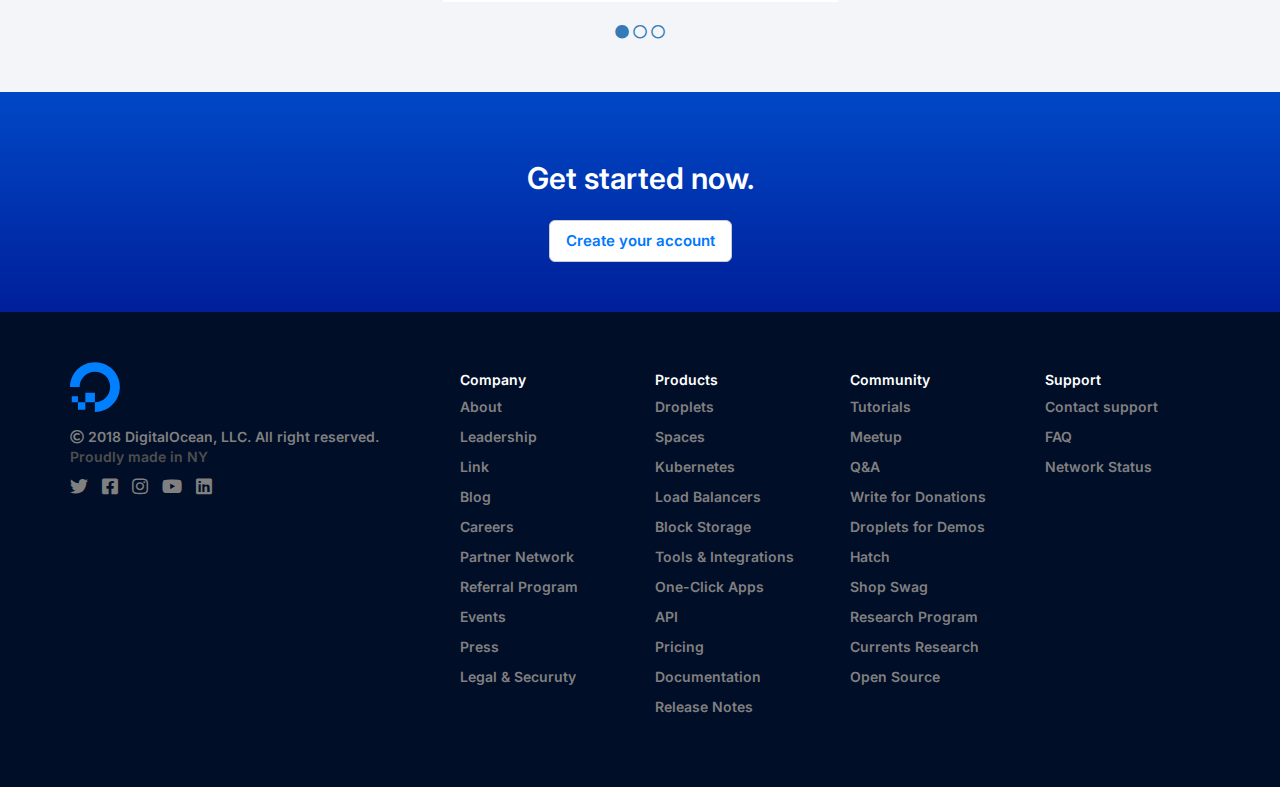
==== commit 0793652c: "prima modifica slider" ====
--- a/bonus/index.html
+++ b/bonus/index.html
@@ -322,22 +322,19 @@
 
                 <!-- slide -->
                 <div class="slide">
-                    <div class="row">
-
-                        <div class="hidden-xs col-sm-2 col-md-3">
-                            <div class="text-right align">
-                                <a href="#"><i class="fas fa-chevron-left"></i></a>
-                            </div>
-                        </div>
-
-                        <div class="col-xs-12 col-sm-8 col-md-6">
-                            <img class="img-responsive" src="img/slide.jpg" alt="slide">
-                        </div>
-
-                        <div class="hidden-xs col-sm-2 col-md-3">
-                            <div class="text-left align">
-                                <a href="#"><i class="fas fa-chevron-right"></i></a>
-                            </div>
+
+                    <div class="slide-content">
+
+                        <div class="chevron">
+                            <a href="#"><i class="fas fa-chevron-left"></i></a>
+                        </div>                        
+
+                        <div class="slide-img">
+                            <img src="img/slide.jpg" alt="slide">
+                        </div>
+
+                        <div class="chevron">
+                            <a href="#"><i class="fas fa-chevron-right"></i></a>
                         </div>
 
                     </div>
--- a/bonus/css/style.css
+++ b/bonus/css/style.css
@@ -227,34 +227,21 @@
 }
 
 /* slide */
-.slide {
-    padding-top: 100px;
-}
-
-.slide img {
-    padding: 0 50px;
-}
-
-.slide a {
-    font-size: 30px;
-    color: rgba(3, 27, 78, 0.6);
-}
-
-.slide .align {
-    line-height: 300px;
-}
-
-.slide .menu a {
-    font-size: 12px;
-    color: #0069ff;
-}
-
-.fa-chevron-right {
-    color: #031b4e;
-}
-
-.slide .margin-link {
-    padding-top: 80px;
+.slide-content {
+    display: flex;
+    align-items: center;
+}
+
+.slide-img {
+    padding: 0 15%;
+}
+
+.slide-img img {
+    width: 100%;
+}
+
+.chevron a {
+    display: none;
 }
 
 /* Business */
@@ -537,12 +524,10 @@
     }
 
     /* Slider */
-    .slide img {
-        padding: 0;
-    }
-
-    .slide .bcground {
-        margin: 0;
+    .chevron a {
+        display: block;
+        font-size: 30px;
+        color: #0069ff;
     }
 }
 
@@ -555,16 +540,10 @@
     }
 
     /* Slider */
-    .slide {
-        padding-top: 30px;
-    }
-
-    .slide .margin-link {
-        padding-top: 0;
-    }
-
-    .slide .bcground {
-        margin: 0;
+    .chevron a {
+        display: block;
+        font-size: 30px;
+        color: #0069ff;
     }
 
     /* Shark Fixed */
@@ -592,20 +571,10 @@
 @media all and (min-width: 1200px) {
 
     /* Slider */
-    .slide .align {
-        line-height: 360px;
-    }
-
-    .slide {
-        padding-top: 30px;
-    }
-
-    .slide .margin-link {
-        padding-top: 0;
-    }
-
-    .slide .bcground {
-        margin: 0;
+    .chevron a {
+        display: block;
+        font-size: 30px;
+        color: #0069ff;
     }
 
     /* Shark Fixed */
